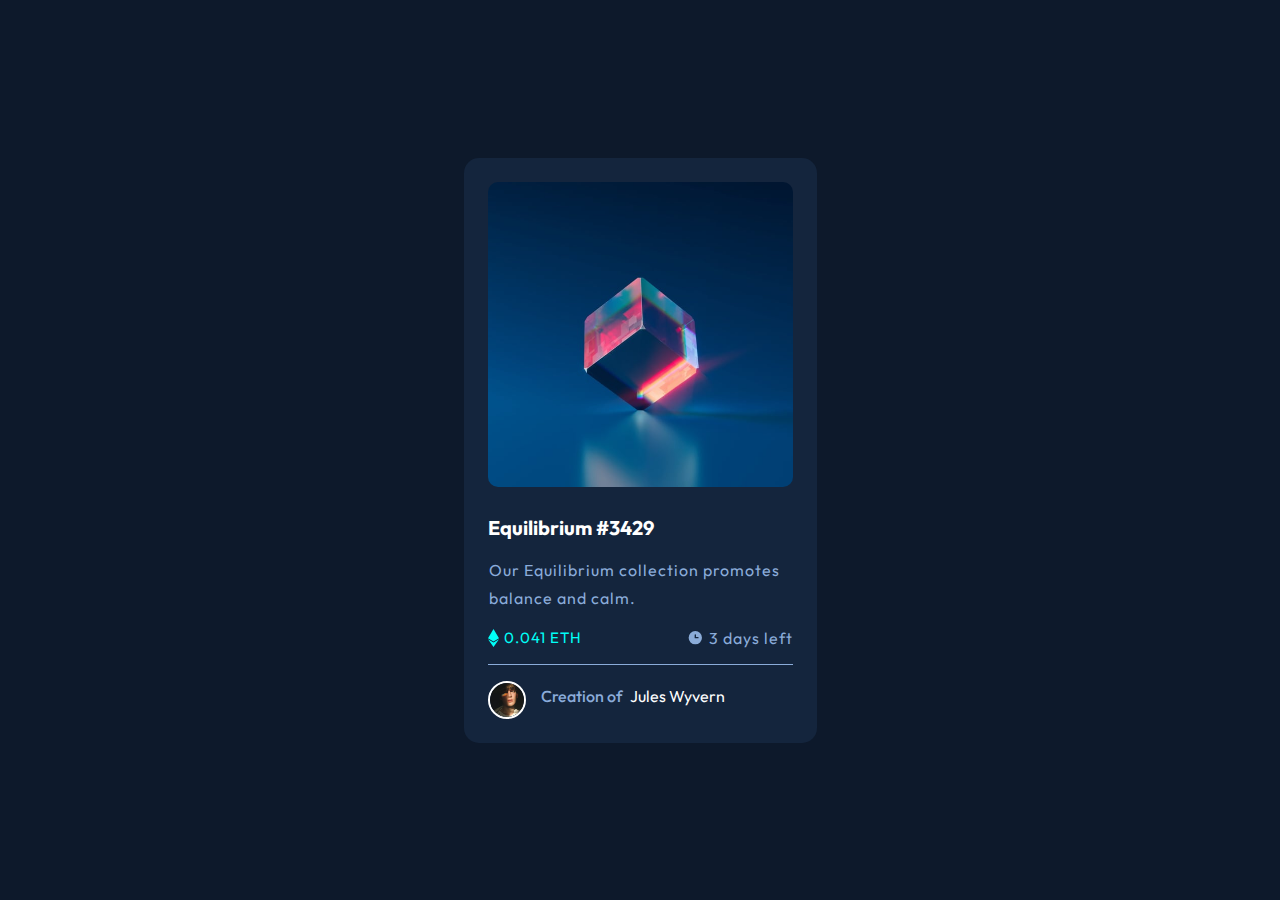
==== index.html @ a9a1bd00 "new commit" ====
<!DOCTYPE html>
<html lang="en">
  <head>
    <meta charset="UTF-8" />
    <meta name="viewport" content="width=device-width, initial-scale=1.0" />
    <title>Nft Preview Card</title>
    <link rel="stylesheet" href="css/style.css" />
    <link rel="preconnect" href="https://fonts.googleapis.com" />
    <link rel="preconnect" href="https://fonts.gstatic.com" crossorigin />
    <link
      href="https://fonts.googleapis.com/css2?family=Outfit&display=swap"
      rel="stylesheet"
    />
    <link
      rel="icon"
      type="image/png"
      sizes="32x32"
      href="img/favicon-32x32.png"
    />
  </head>
  <body>
    <div class="container">
      <div class="image">
        <img
          src="img/image-equilibrium.jpg"
          alt="Preview image"
          class="mainimg"/>
          <div class="overlay"></div>
          <div class="icon">
            <img src="img/icon-view.svg" class="view-icon">
            </div>
          </div>
      <div class="h3">
        <h3>Equilibrium #3429</h3>
      </div>
      <div class="discription">
        Our Equilibrium collection promotes balance and calm.
      </div>
      <div class="price-days">
        <div class="price">
          <img src="img/icon-ethereum.svg" alt="" />
          0.041 ETH
        </div>
        <div class="days">
          <img src="img/icon-clock.svg" alt="" />
          3 days left
        </div>
      </div>
      <div class="creator">
        <img src="img/image-avatar.png" alt="" 
        class="creator img">
        <p class="author-name">Creation of <a href="#"> Jules Wyvern</a></p>
        </div>
      </div>
    </div>
  </body>
</html>
---- css/style.css ----
*{
  padding: 0%;
  margin: 0%;
}

body {
  background-color: hsl(217, 54%, 11%);
  color: white;
  height: 100vh;
  display: flex;
  justify-content: center;
  align-items: center;
  font-family: "Outfit", sans-serif;
}

.container{
  background-color: hsl(216, 50%, 16%);
  border-radius: 15px;
  width: 305px;
  padding: 1.5rem;
}
.image {
  position: relative;
}

.mainimg {
  width: 100%;
  height: 100%;
  border-radius: 10px;
}

.icon {
  position: absolute;
  height: 100%;
  width: 100%;
  top: 0;
  left: 0;
  border-radius: 10px;
  display: flex;
  justify-content: center;
  align-items: center;
  transition: opacity 0.15s;
  opacity: 0;
}

.overlay {
  position: absolute;
  height: 99%;
  width: 100%;
  transition: opacity 0.15s;
  top: 0px;
  left: 0px;
  border-radius: 10px;
  opacity: 0;
  background-color: hsl(178, 100%, 50%,70%);
}

.image:hover .overlay {
  opacity: 0.7;
}

.image:hover .icon {
  opacity: 1;
}
.h3 {
  margin-top: 1.5rem;
  font-weight: 600px;
  font-size: 17px;
}
.h3:hover {
  color: hsl(178, 100%, 50%);
  cursor: pointer;
}
.discription {
  margin: 1rem 0.1rem 0;
  color: hsl(215, 51%, 70%);
  line-height: 28px;
  font-weight: 400;
  letter-spacing: 1px;
}
.price-days {
  display: flex;
  justify-content: space-between;
  border-bottom: 1px solid hsl(215, 51%, 70%);
  margin-bottom: 1rem;
  padding-bottom: 1rem;
}
.price {
  display: flex;
  color: hsl(178, 100%, 50%);
  align-items: center;
  font-size: 15px;
  letter-spacing: 1px;
  margin-top: 1rem;
}

.price img {
  margin-right: 5px;
}
.days {
  display: flex;
  align-items: center;
  letter-spacing: 1px;
  color: hsl(215, 51%, 70%);
  margin-top: 1rem;
}
.days img {
  margin-right: 5px;
}
.creator {
  display: flex;
  text-align: center;
}
.creator img {
  width: 34px;
  height: 34px;
  border: 2px solid hsl(0, 0%, 100%);
  border-radius: 50px;
  margin-right: 15px;
}

.author-name {
  color: hsl(215, 51%, 70%);
  font-weight: 500;
}
.author-name a {
  color: hsl(0, 0%, 100%);
  font-weight: 400;
  text-decoration: none;
  margin-left: 5px;
  cursor: pointer;
}
.author-name a:hover {
  color: hsl(178, 100%, 50%);
  cursor: pointer;
}
.creator p {
  margin-top: 5px;
}
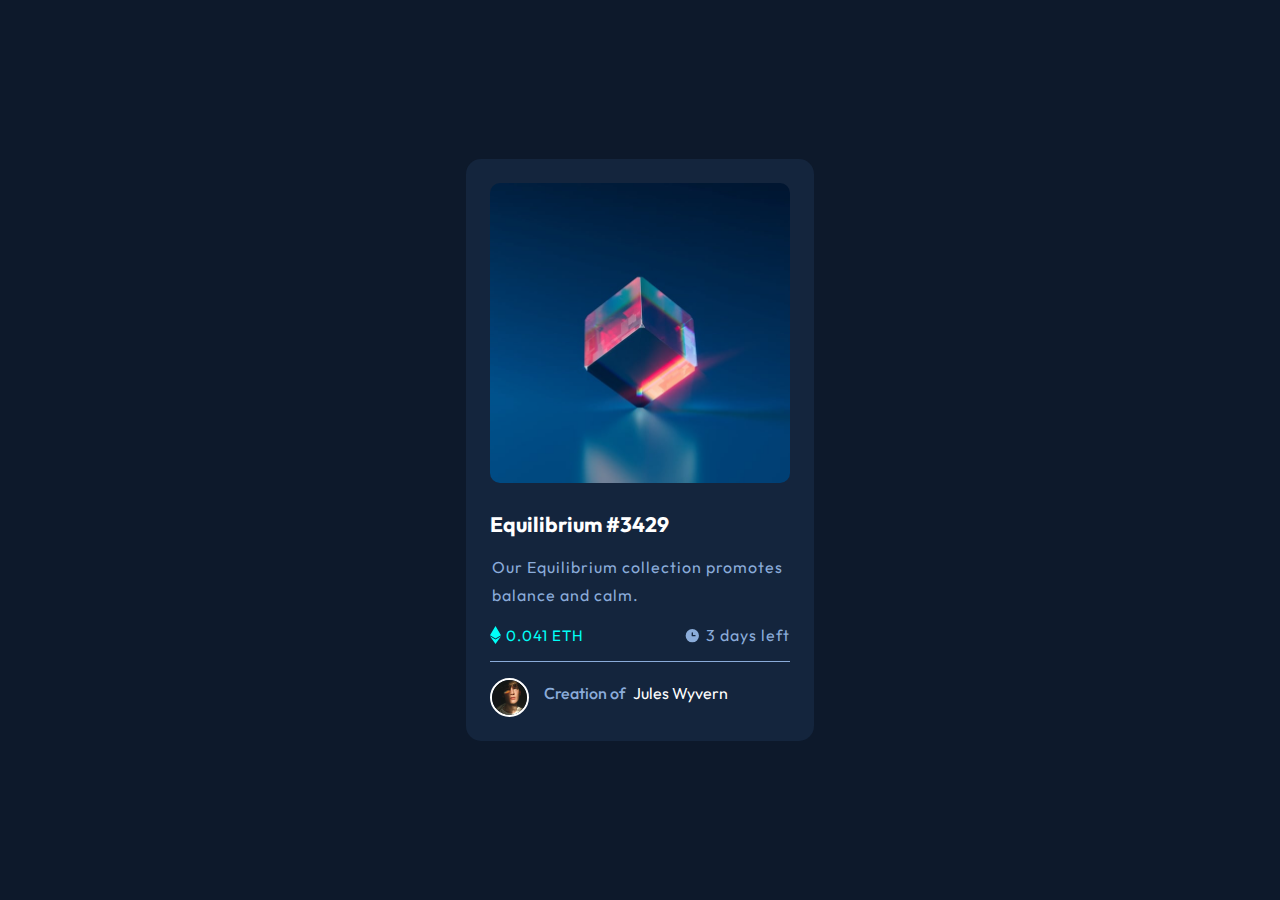
==== commit 327ba660: "new commit" ====
--- a/index.html
+++ b/index.html
@@ -5,12 +5,9 @@
     <meta name="viewport" content="width=device-width, initial-scale=1.0" />
     <title>Nft Preview Card</title>
     <link rel="stylesheet" href="css/style.css" />
-    <link rel="preconnect" href="https://fonts.googleapis.com" />
-    <link rel="preconnect" href="https://fonts.gstatic.com" crossorigin />
-    <link
-      href="https://fonts.googleapis.com/css2?family=Outfit&display=swap"
-      rel="stylesheet"
-    />
+    <link rel="preconnect" href="https://fonts.googleapis.com">
+<link rel="preconnect" href="https://fonts.gstatic.com" crossorigin>
+<link href="https://fonts.googleapis.com/css2?family=Outfit:wght@100..900&display=swap" rel="stylesheet">
     <link
       rel="icon"
       type="image/png"
@@ -21,10 +18,7 @@
   <body>
     <div class="container">
       <div class="image">
-        <img
-          src="img/image-equilibrium.jpg"
-          alt="Preview image"
-          class="mainimg"/>
+        <img src="img/image-equilibrium.jpg" alt="Preview image" class="mainimg"/>
           <div class="overlay"></div>
           <div class="icon">
             <img src="img/icon-view.svg" class="view-icon">
@@ -52,6 +46,5 @@
         <p class="author-name">Creation of <a href="#"> Jules Wyvern</a></p>
         </div>
       </div>
-    </div>
   </body>
 </html>
--- a/css/style.css
+++ b/css/style.css
@@ -1,22 +1,33 @@
+:root {
+  /* Primary Colors */
+  --color-soft-blue: hsl(215, 51%, 70%);
+  --color-cyan: hsl(178, 100%, 50%);
+  
+  /* Neutral Colors */
+  --color-very-dark-blue-bg: hsl(217, 54%, 11%);
+  --color-very-dark-blue-card-bg: hsl(216, 50%, 16%);
+  --color-very-dark-blue-line: hsl(215, 32%, 27%);
+  --color-white: hsl(0, 0%, 100%);
+} 
 *{
   padding: 0%;
   margin: 0%;
+  font-family: "Outfit", sans-serif;
 }
 
 body {
-  background-color: hsl(217, 54%, 11%);
+  background-color: var(--color-very-dark-blue-bg);
   color: white;
   height: 100vh;
   display: flex;
   justify-content: center;
   align-items: center;
-  font-family: "Outfit", sans-serif;
 }
 
 .container{
-  background-color: hsl(216, 50%, 16%);
+  background-color: var(--color-very-dark-blue-card-bg);
   border-radius: 15px;
-  width: 305px;
+  width: 300px;
   padding: 1.5rem;
 }
 .image {
@@ -64,30 +75,30 @@
 }
 .h3 {
   margin-top: 1.5rem;
-  font-weight: 600px;
-  font-size: 17px;
+  font-size: 18px;
 }
 .h3:hover {
-  color: hsl(178, 100%, 50%);
+  color:var(--color-cyan);
   cursor: pointer;
 }
 .discription {
   margin: 1rem 0.1rem 0;
-  color: hsl(215, 51%, 70%);
+  color: var(--color-soft-blue);
   line-height: 28px;
   font-weight: 400;
   letter-spacing: 1px;
+  max-width:300px;
 }
 .price-days {
   display: flex;
   justify-content: space-between;
-  border-bottom: 1px solid hsl(215, 51%, 70%);
+  border-bottom: 1px solid var(--color-soft-blue);
   margin-bottom: 1rem;
   padding-bottom: 1rem;
 }
 .price {
   display: flex;
-  color: hsl(178, 100%, 50%);
+  color: var(--color-cyan);
   align-items: center;
   font-size: 15px;
   letter-spacing: 1px;
@@ -101,7 +112,7 @@
   display: flex;
   align-items: center;
   letter-spacing: 1px;
-  color: hsl(215, 51%, 70%);
+  color: var(--color-soft-blue);
   margin-top: 1rem;
 }
 .days img {
@@ -112,26 +123,26 @@
   text-align: center;
 }
 .creator img {
-  width: 34px;
-  height: 34px;
-  border: 2px solid hsl(0, 0%, 100%);
+  width: 35px;
+  height: 35px;
+  border: 2px solid var(--color-white);
   border-radius: 50px;
   margin-right: 15px;
 }
 
 .author-name {
-  color: hsl(215, 51%, 70%);
+  color: var(--color-soft-blue);
   font-weight: 500;
 }
 .author-name a {
-  color: hsl(0, 0%, 100%);
+  color: var(--color-white);
   font-weight: 400;
   text-decoration: none;
   margin-left: 5px;
   cursor: pointer;
 }
 .author-name a:hover {
-  color: hsl(178, 100%, 50%);
+  color: var(--color-cyan);
   cursor: pointer;
 }
 .creator p {
